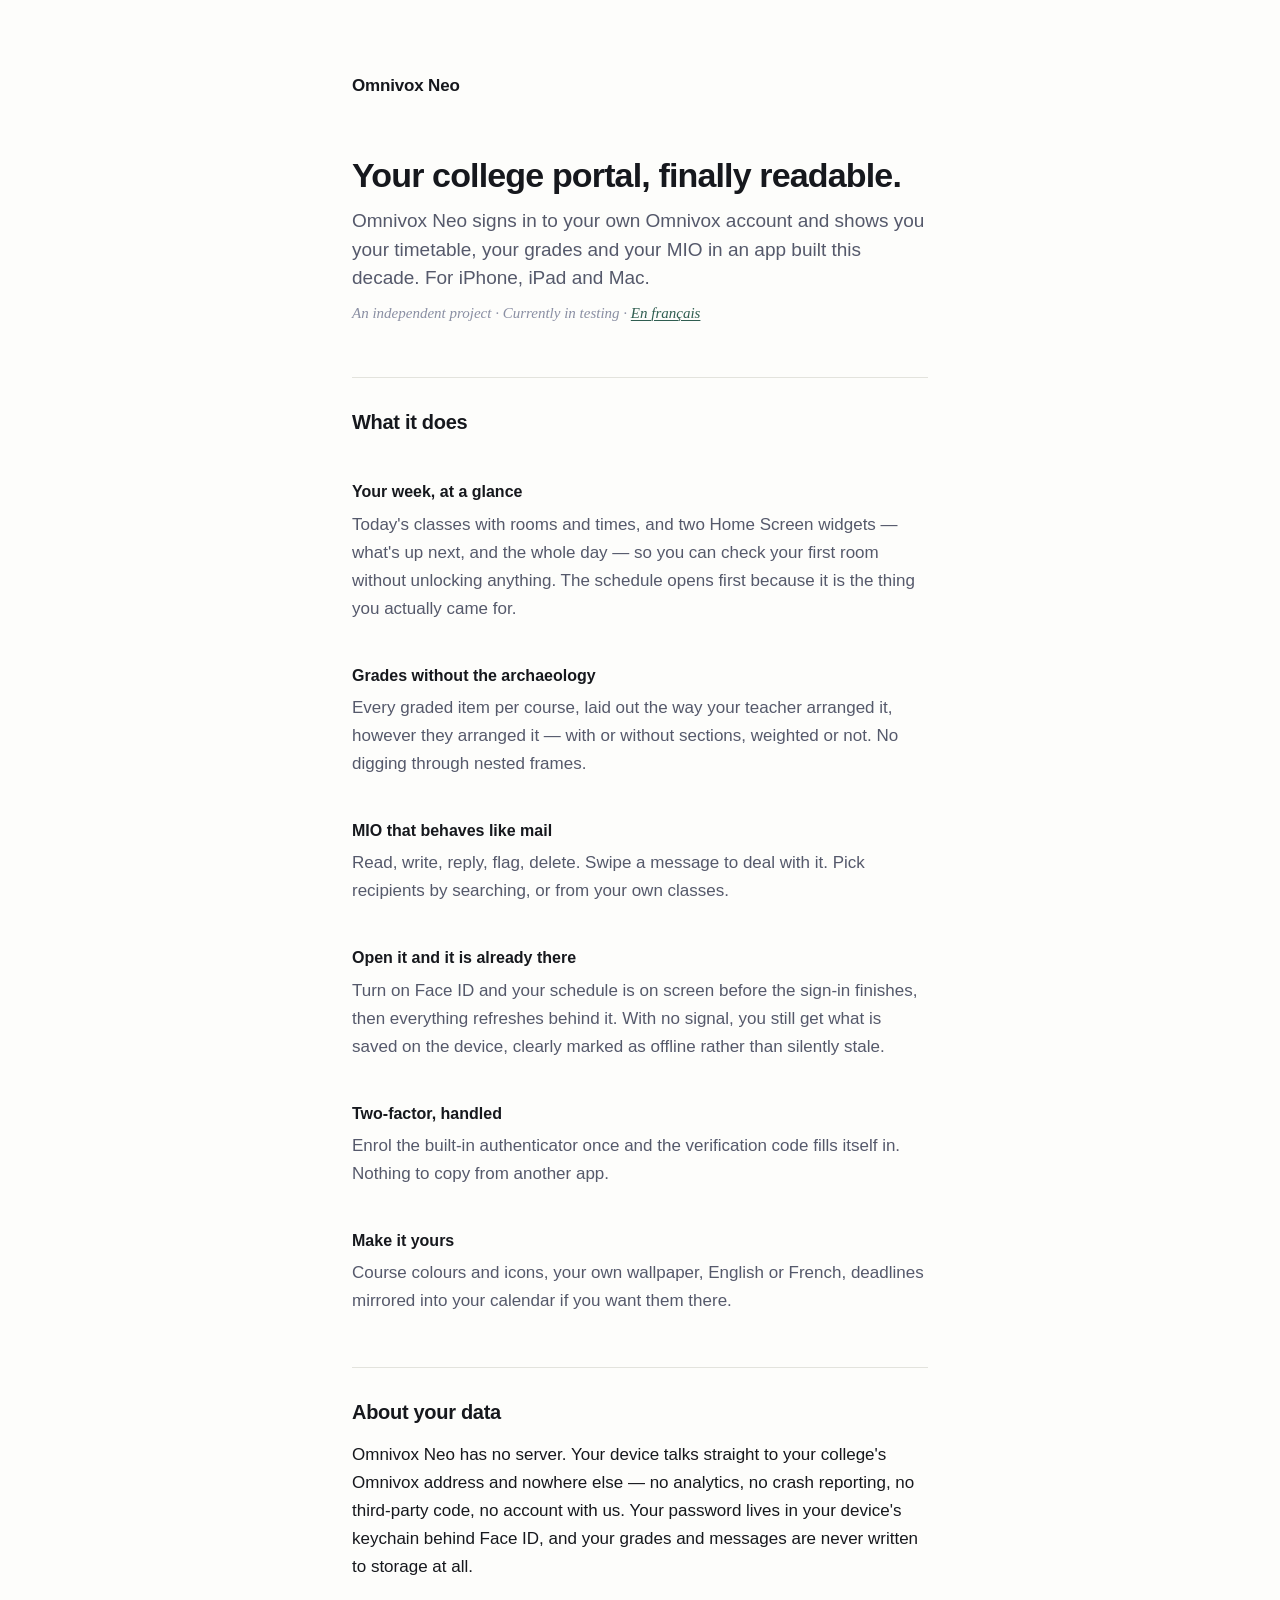
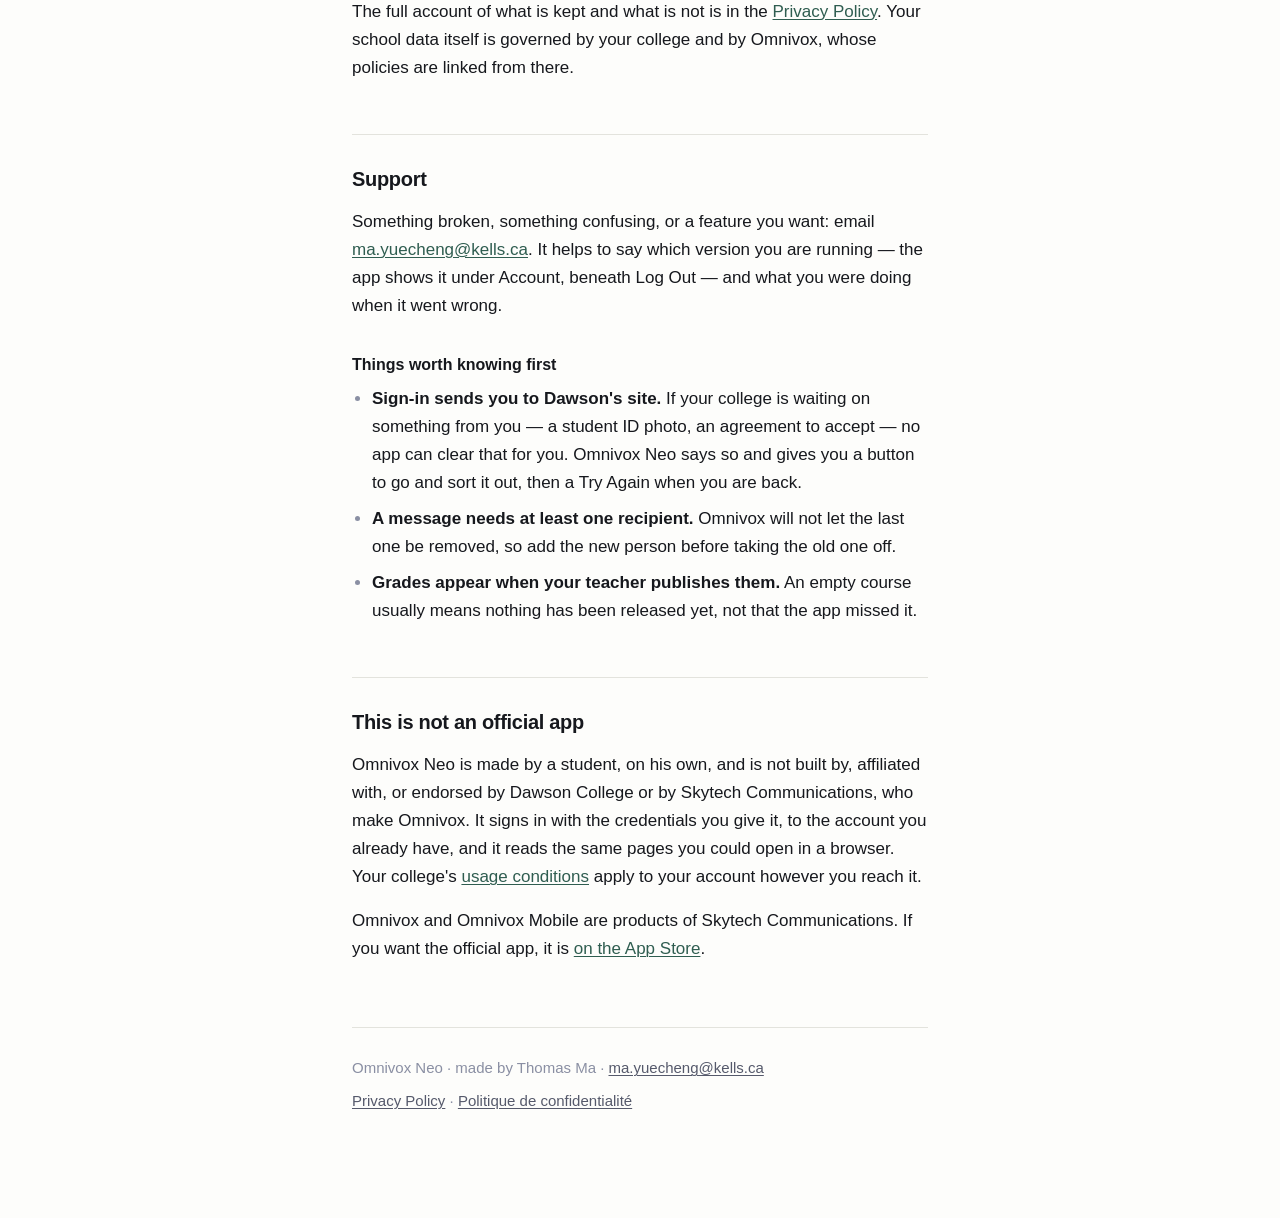
==== docs/index.html @ 291f72c8 "omnivoxneo.tjokas.com" ====
<!DOCTYPE html>
<html lang="en">
<head>
<meta charset="utf-8">
<meta name="viewport" content="width=device-width, initial-scale=1">
<title>Omnivox Neo — your college portal, finally readable</title>
<meta name="description" content="Omnivox Neo is an independent iPhone, iPad and Mac app for your college's Omnivox portal. Your timetable on your Home Screen, your grades and your MIO in something built this decade.">
<meta name="robots" content="index, follow">
<link rel="stylesheet" href="style.css">
</head>
<body>

<header>
  <p class="wordmark">Omnivox&nbsp;Neo</p>
  <h1>Your college portal, finally readable.</h1>
  <p class="standfirst">Omnivox Neo signs in to your own Omnivox account and shows you your timetable, your grades and your MIO in an app built this decade. For iPhone, iPad and Mac.</p>
  <p class="stamp">An independent project · Currently in testing · <a href="confidentialite.html">En français</a></p>
</header>

<main>

<h2 id="what">What it does</h2>

<div class="feature">
  <h3>Your week, at a glance</h3>
  <p>Today's classes with rooms and times, and two Home Screen widgets — what's up next, and the whole day — so you can check your first room without unlocking anything. The schedule opens first because it is the thing you actually came for.</p>
</div>

<div class="feature">
  <h3>Grades without the archaeology</h3>
  <p>Every graded item per course, laid out the way your teacher arranged it, however they arranged it — with or without sections, weighted or not. No digging through nested frames.</p>
</div>

<div class="feature">
  <h3>MIO that behaves like mail</h3>
  <p>Read, write, reply, flag, delete. Swipe a message to deal with it. Pick recipients by searching, or from your own classes.</p>
</div>

<div class="feature">
  <h3>Open it and it is already there</h3>
  <p>Turn on Face ID and your schedule is on screen before the sign-in finishes, then everything refreshes behind it. With no signal, you still get what is saved on the device, clearly marked as offline rather than silently stale.</p>
</div>

<div class="feature">
  <h3>Two-factor, handled</h3>
  <p>Enrol the built-in authenticator once and the verification code fills itself in. Nothing to copy from another app.</p>
</div>

<div class="feature">
  <h3>Make it yours</h3>
  <p>Course colours and icons, your own wallpaper, English or French, deadlines mirrored into your calendar if you want them there.</p>
</div>

<h2 id="privacy">About your data</h2>

<p>Omnivox Neo has no server. Your device talks straight to your college's Omnivox address and nowhere else — no analytics, no crash reporting, no third-party code, no account with us. Your password lives in your device's keychain behind Face ID, and your grades and messages are never written to storage at all.</p>

<p>The full account of what is kept and what is not is in the <a href="privacy.html">Privacy Policy</a>. Your school data itself is governed by your college and by Omnivox, whose policies are linked from there.</p>

<h2 id="support">Support</h2>

<p>Something broken, something confusing, or a feature you want: email <a href="mailto:ma.yuecheng@kells.ca">ma.yuecheng@kells.ca</a>. It helps to say which version you are running — the app shows it under Account, beneath Log Out — and what you were doing when it went wrong.</p>

<h3>Things worth knowing first</h3>

<ul>
  <li><strong>Sign-in sends you to Dawson's site.</strong> If your college is waiting on something from you — a student ID photo, an agreement to accept — no app can clear that for you. Omnivox Neo says so and gives you a button to go and sort it out, then a Try Again when you are back.</li>
  <li><strong>A message needs at least one recipient.</strong> Omnivox will not let the last one be removed, so add the new person before taking the old one off.</li>
  <li><strong>Grades appear when your teacher publishes them.</strong> An empty course usually means nothing has been released yet, not that the app missed it.</li>
</ul>

<h2 id="independent">This is not an official app</h2>

<p>Omnivox Neo is made by a student, on his own, and is not built by, affiliated with, or endorsed by Dawson College or by Skytech Communications, who make Omnivox. It signs in with the credentials you give it, to the account you already have, and it reads the same pages you could open in a browser. Your college's <a href="https://dawsoncollege.omnivox.ca/intr/Module/Information/Conditions.aspx" rel="noopener">usage conditions</a> apply to your account however you reach it.</p>

<p>Omnivox and Omnivox Mobile are products of Skytech Communications. If you want the official app, it is <a href="https://apps.apple.com/us/app/omnivox-mobile/id721913649" rel="noopener">on the App Store</a>.</p>

</main>

<footer>
  <p>Omnivox Neo · made by Thomas Ma · <a href="mailto:ma.yuecheng@kells.ca">ma.yuecheng@kells.ca</a></p>
  <p><a href="privacy.html">Privacy Policy</a> · <a href="confidentialite.html">Politique de confidentialité</a></p>
</footer>

</body>
</html>
---- docs/style.css ----
/* Omnivox Neo — pages for the App Store listing.
 *
 * Everything here is served from the same origin as the page that loads it.
 * No webfont service, no analytics, no embedded anything: a privacy policy
 * that phones a third party to render itself is not telling the truth. The
 * system font stack is the whole typography budget.
 */

:root {
  --ink: #16181d;
  --ink-soft: #55596b;
  --ink-faint: #8a8fa3;
  --paper: #fdfdfb;
  --rule: #e3e3dd;
  --accent: #2f5d50;
  --panel: #f4f4f0;
  --measure: 36rem;
}

@media (prefers-color-scheme: dark) {
  :root {
    --ink: #eceef2;
    --ink-soft: #a7abba;
    --ink-faint: #767b8c;
    --paper: #14161a;
    --rule: #2a2d35;
    --accent: #7fc0ab;
    --panel: #1c1f25;
  }
}

* { box-sizing: border-box; }

html { -webkit-text-size-adjust: 100%; }

body {
  margin: 0;
  padding: 0 1.5rem 6rem;
  background: var(--paper);
  color: var(--ink);
  font: 400 1.0625rem/1.65 -apple-system, BlinkMacSystemFont, "Segoe UI", Roboto,
        "Helvetica Neue", Arial, sans-serif;
  text-rendering: optimizeLegibility;
}

main, header, footer { max-width: var(--measure); margin: 0 auto; }

/* --- masthead --- */

header { padding: 4.5rem 0 0; }

.wordmark {
  font-size: 1.0625rem;
  font-weight: 600;
  letter-spacing: -0.01em;
  margin: 0 0 3.5rem;
}

.wordmark a { color: var(--ink); text-decoration: none; }

h1 {
  font-size: 2.125rem;
  line-height: 1.15;
  letter-spacing: -0.025em;
  font-weight: 650;
  margin: 0 0 0.75rem;
}

.standfirst {
  font-size: 1.1875rem;
  line-height: 1.5;
  color: var(--ink-soft);
  margin: 0 0 0.5rem;
}

/* State said in type rather than in a coloured dot or a pill. */
.stamp {
  font-family: ui-serif, Georgia, "Times New Roman", serif;
  font-style: italic;
  font-size: 0.9375rem;
  color: var(--ink-faint);
  margin: 0;
}

/* --- body copy --- */

h2 {
  font-size: 1.25rem;
  letter-spacing: -0.015em;
  font-weight: 650;
  margin: 3.25rem 0 0.75rem;
  padding-top: 1.75rem;
  border-top: 1px solid var(--rule);
}

h3 {
  font-size: 1rem;
  font-weight: 650;
  margin: 2rem 0 0.4rem;
}

p { margin: 0 0 1rem; }

a { color: var(--accent); text-decoration-thickness: 1px; text-underline-offset: 2px; }

strong { font-weight: 650; }

ul { margin: 0 0 1rem; padding-left: 1.25rem; }

li { margin-bottom: 0.5rem; }

li::marker { color: var(--ink-faint); }

.lede { font-size: 1.0625rem; }

.aside {
  background: var(--panel);
  border-radius: 0.75rem;
  padding: 1.25rem 1.375rem;
  margin: 1.5rem 0;
}

.aside p:last-child { margin-bottom: 0; }

.aside h3 { margin-top: 0; }

/* --- the inventory table --- */

.inventory { margin: 1.5rem 0 2rem; }

.row {
  border-top: 1px solid var(--rule);
  padding: 1.125rem 0;
}

.row:last-child { border-bottom: 1px solid var(--rule); }

.row dt {
  font-weight: 650;
  font-size: 1rem;
  margin-bottom: 0.25rem;
}

.row dd {
  margin: 0;
  color: var(--ink-soft);
  font-size: 0.9875rem;
}

.row dd + dd { margin-top: 0.3rem; }

.row .where {
  font-family: ui-serif, Georgia, "Times New Roman", serif;
  font-style: italic;
  color: var(--ink-faint);
}

/* --- never list --- */

.nevers { list-style: none; padding: 0; }

.nevers li {
  padding-left: 1.5rem;
  position: relative;
  margin-bottom: 0.6rem;
}

.nevers li::before {
  content: "—";
  position: absolute;
  left: 0;
  color: var(--ink-faint);
}

/* --- links out --- */

.outbound { list-style: none; padding: 0; margin: 1.25rem 0 2rem; }

.outbound li {
  border-top: 1px solid var(--rule);
  padding: 0.9rem 0;
  margin: 0;
}

.outbound li:last-child { border-bottom: 1px solid var(--rule); }

.outbound a { font-weight: 600; display: block; margin-bottom: 0.15rem; }

.outbound span { color: var(--ink-soft); font-size: 0.9375rem; }

/* --- footer --- */

footer {
  margin-top: 4rem;
  padding-top: 1.75rem;
  border-top: 1px solid var(--rule);
  color: var(--ink-faint);
  font-size: 0.9375rem;
}

footer p { margin: 0 0 0.5rem; }

footer a { color: var(--ink-soft); }

/* --- landing page extras --- */

.feature {
  margin: 2.5rem 0;
}

.feature h3 { margin-bottom: 0.3rem; }

.feature p { color: var(--ink-soft); margin-bottom: 0; }

@media (max-width: 30rem) {
  header { padding-top: 3rem; }
  h1 { font-size: 1.75rem; }
  .standfirst { font-size: 1.0625rem; }
}
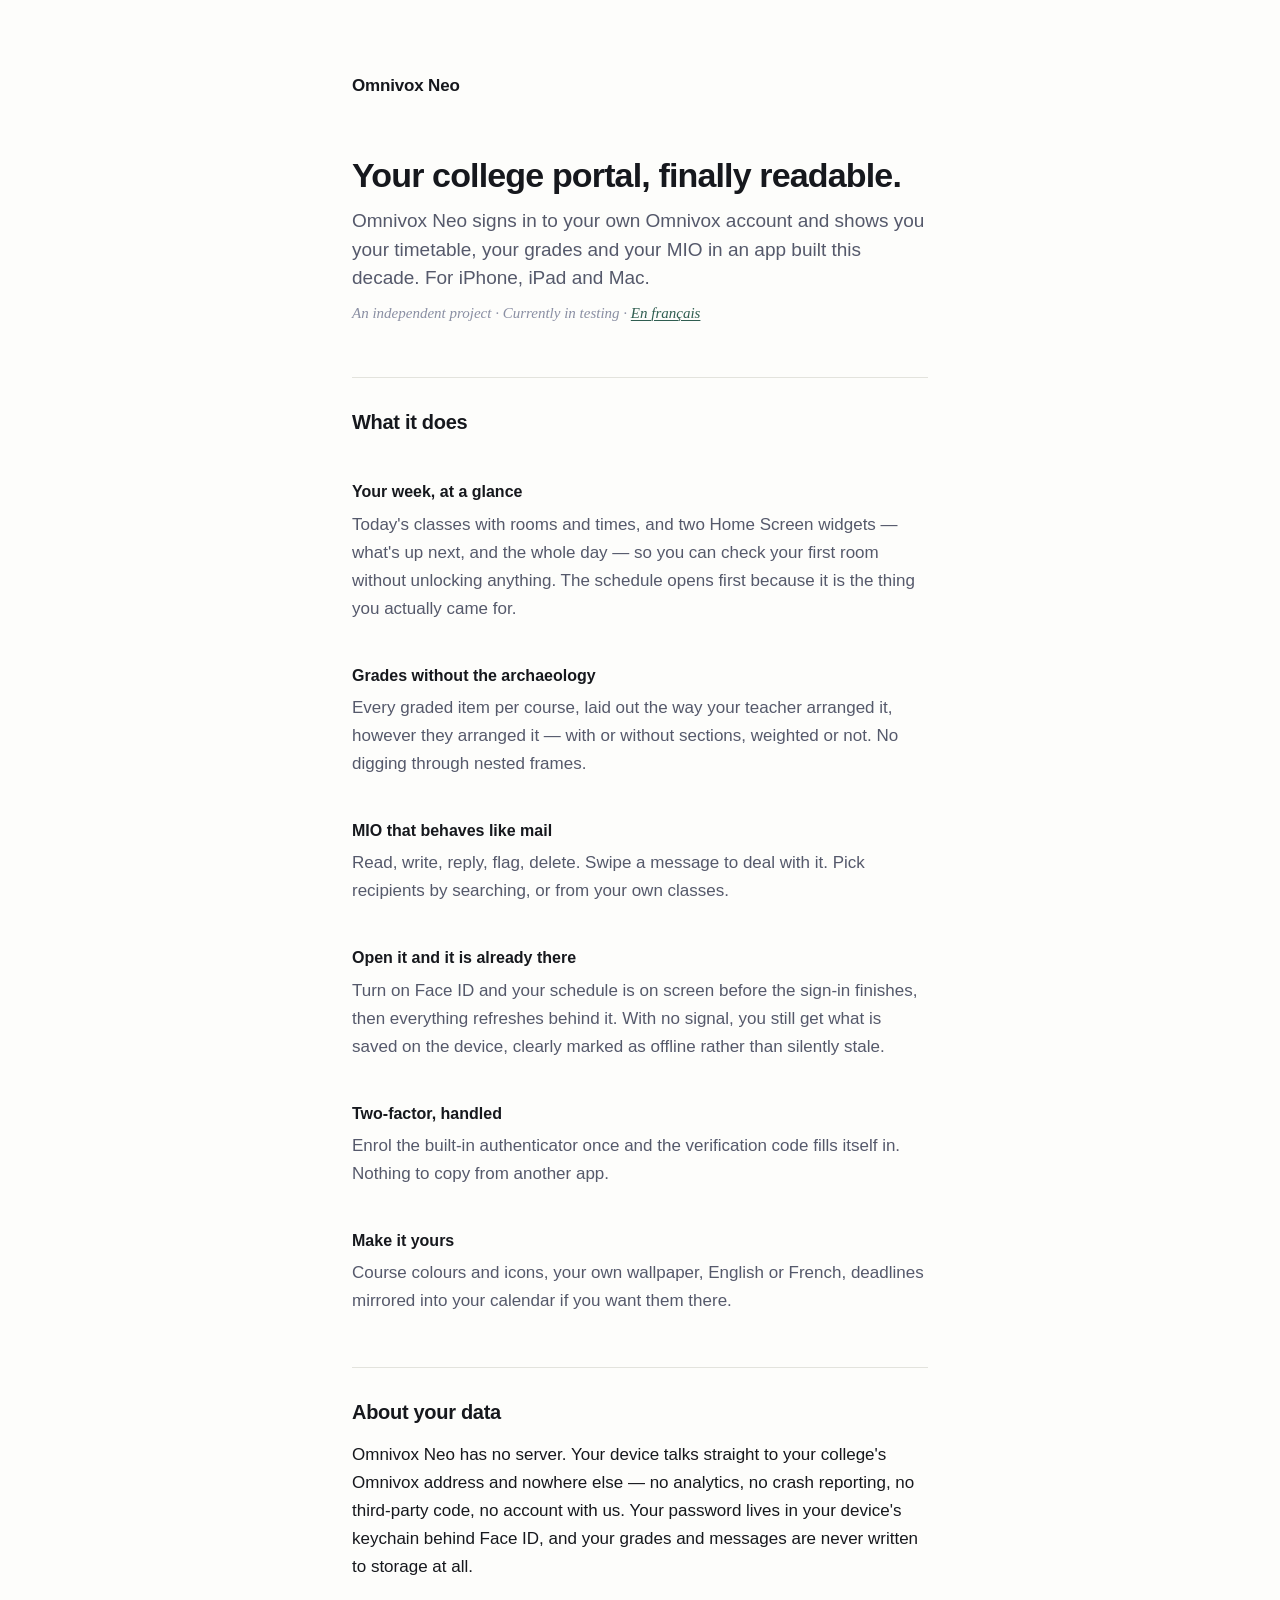
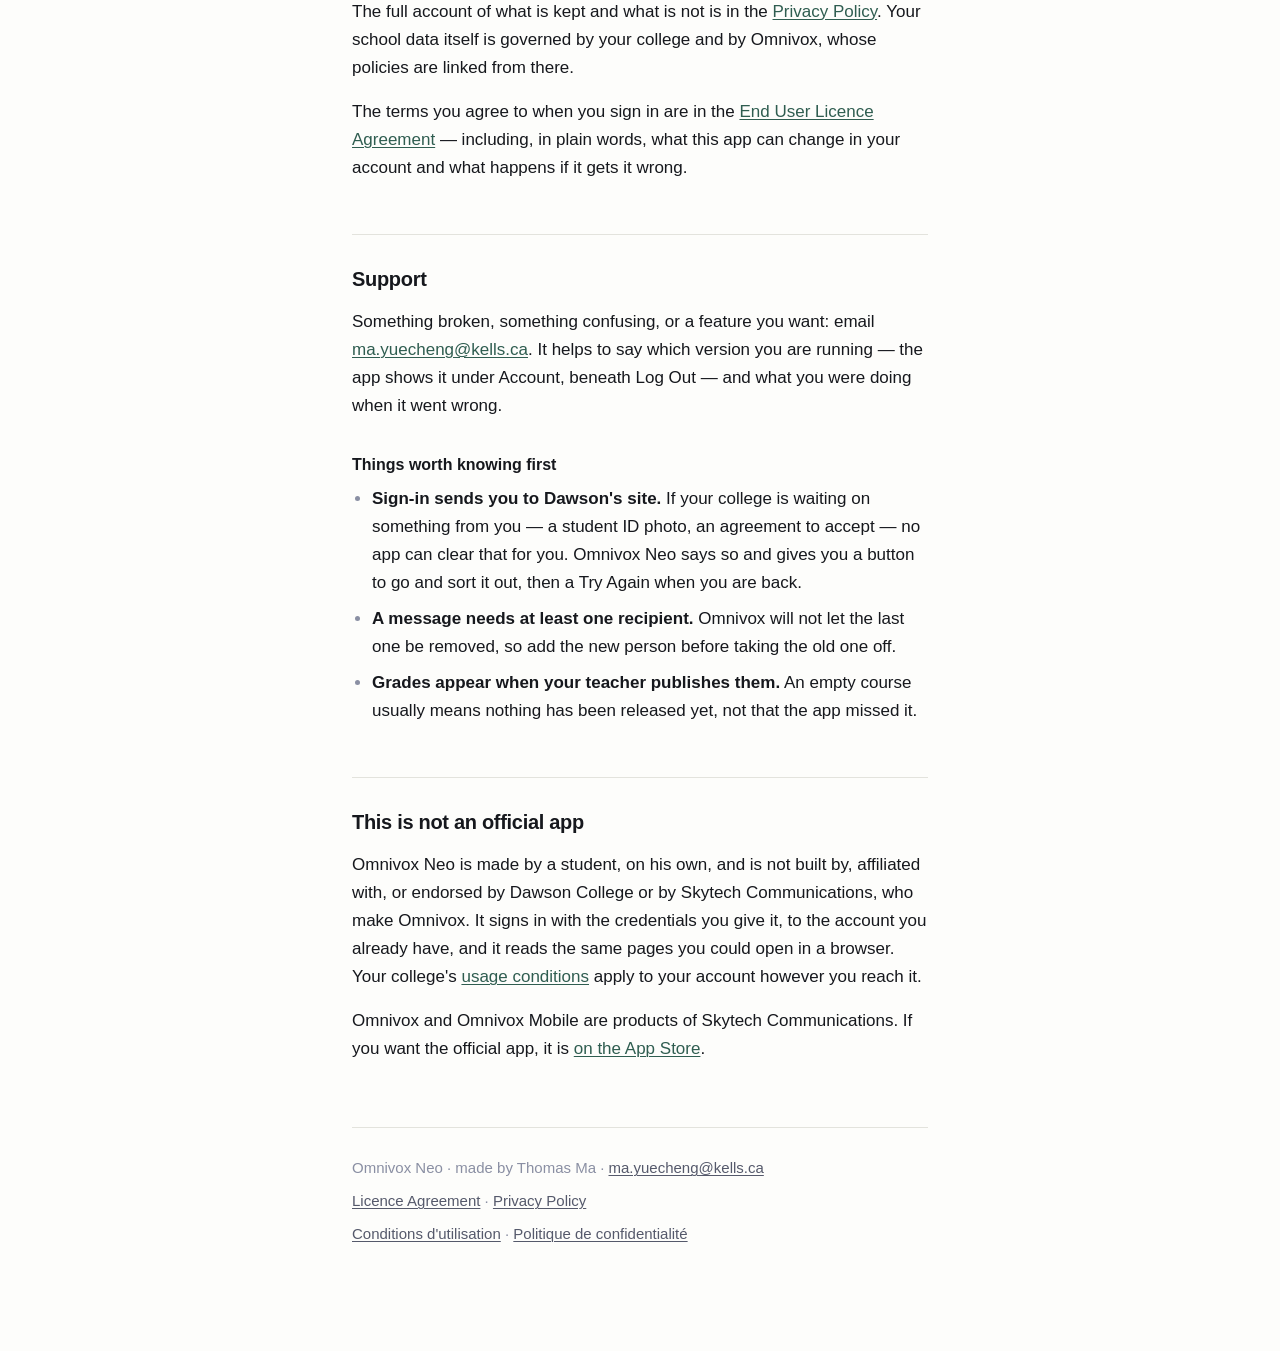
==== commit 7f1be2db: "Say what this app adds, and bind what those additions may become The licence already said the app do" ====
--- a/docs/index.html
+++ b/docs/index.html
@@ -57,6 +57,8 @@
 
 <p>The full account of what is kept and what is not is in the <a href="privacy.html">Privacy Policy</a>. Your school data itself is governed by your college and by Omnivox, whose policies are linked from there.</p>
 
+<p>The terms you agree to when you sign in are in the <a href="terms.html">End User Licence Agreement</a> — including, in plain words, what this app can change in your account and what happens if it gets it wrong.</p>
+
 <h2 id="support">Support</h2>
 
 <p>Something broken, something confusing, or a feature you want: email <a href="mailto:ma.yuecheng@kells.ca">ma.yuecheng@kells.ca</a>. It helps to say which version you are running — the app shows it under Account, beneath Log Out — and what you were doing when it went wrong.</p>
@@ -79,7 +81,8 @@
 
 <footer>
   <p>Omnivox Neo · made by Thomas Ma · <a href="mailto:ma.yuecheng@kells.ca">ma.yuecheng@kells.ca</a></p>
-  <p><a href="privacy.html">Privacy Policy</a> · <a href="confidentialite.html">Politique de confidentialité</a></p>
+  <p><a href="terms.html">Licence Agreement</a> · <a href="privacy.html">Privacy Policy</a></p>
+  <p><a href="conditions.html">Conditions d'utilisation</a> · <a href="confidentialite.html">Politique de confidentialité</a></p>
 </footer>
 
 </body>
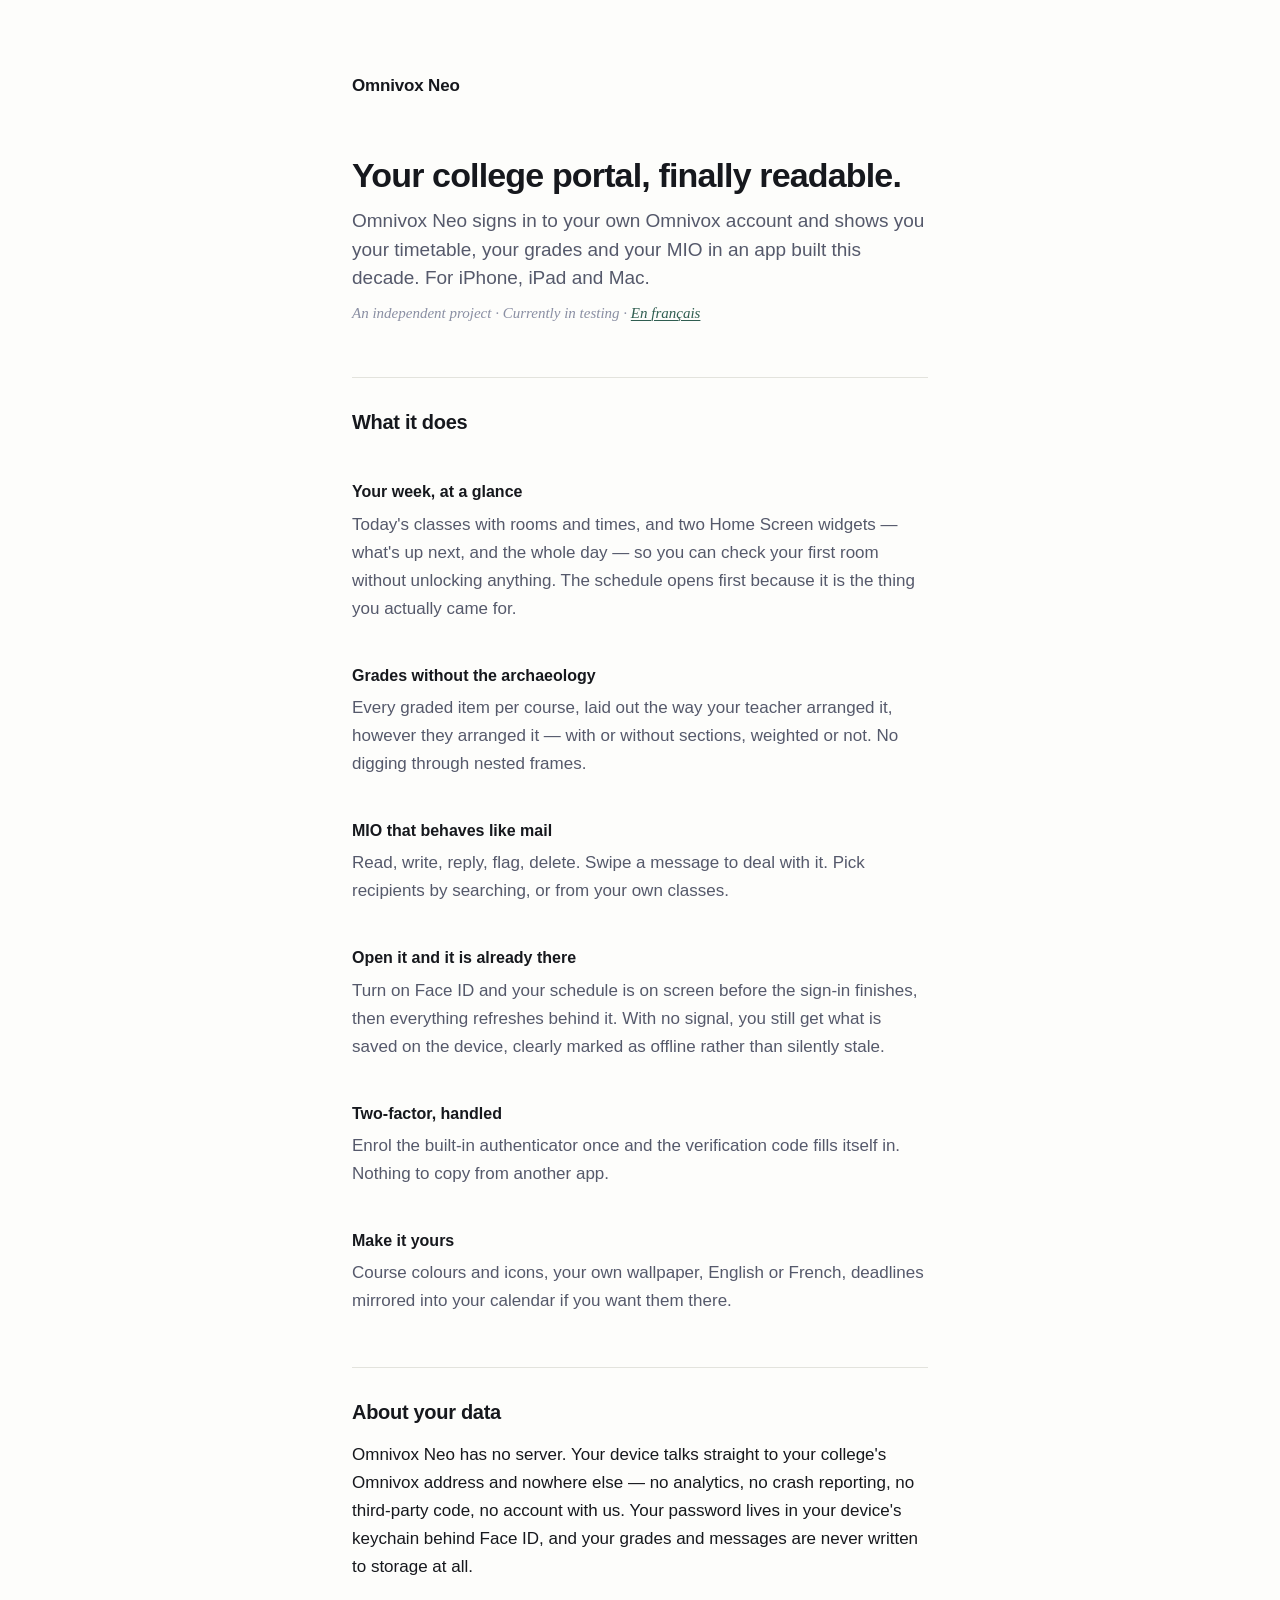
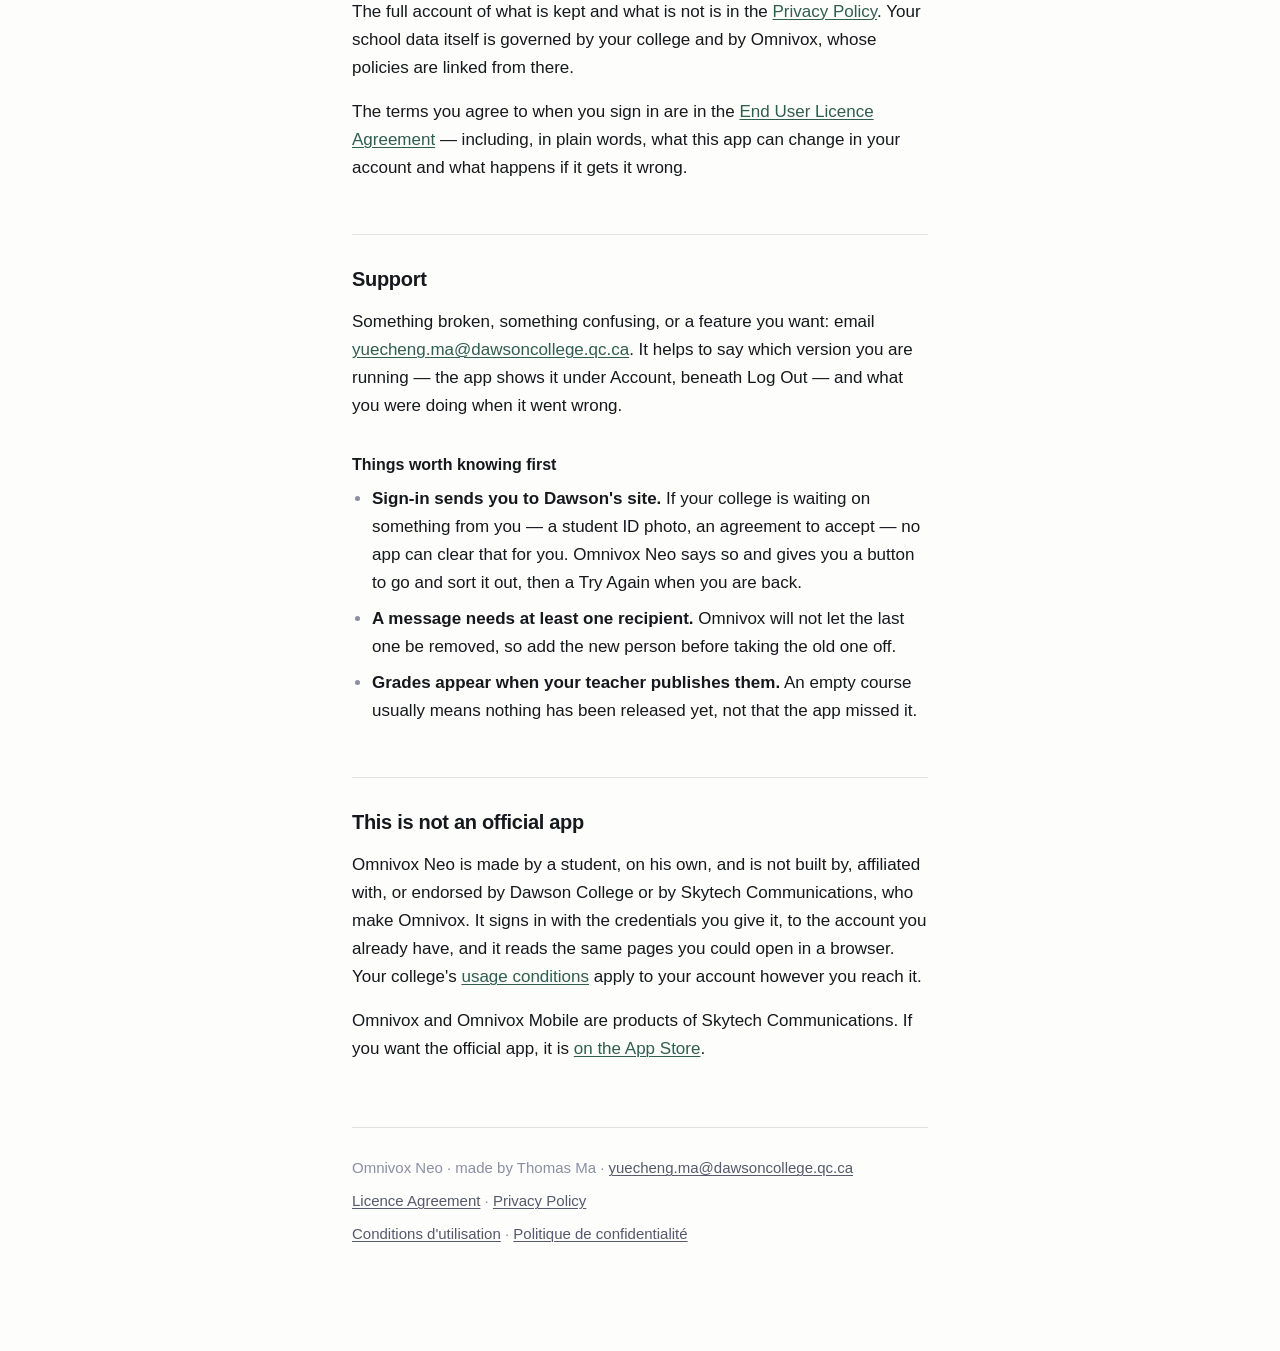
==== commit 1cf80576: "Use the Dawson address as the contact everywhere Every published document, both languages, the copie" ====
--- a/docs/index.html
+++ b/docs/index.html
@@ -61,7 +61,7 @@
 
 <h2 id="support">Support</h2>
 
-<p>Something broken, something confusing, or a feature you want: email <a href="mailto:ma.yuecheng@kells.ca">ma.yuecheng@kells.ca</a>. It helps to say which version you are running — the app shows it under Account, beneath Log Out — and what you were doing when it went wrong.</p>
+<p>Something broken, something confusing, or a feature you want: email <a href="mailto:yuecheng.ma@dawsoncollege.qc.ca">yuecheng.ma@dawsoncollege.qc.ca</a>. It helps to say which version you are running — the app shows it under Account, beneath Log Out — and what you were doing when it went wrong.</p>
 
 <h3>Things worth knowing first</h3>
 
@@ -80,7 +80,7 @@
 </main>
 
 <footer>
-  <p>Omnivox Neo · made by Thomas Ma · <a href="mailto:ma.yuecheng@kells.ca">ma.yuecheng@kells.ca</a></p>
+  <p>Omnivox Neo · made by Thomas Ma · <a href="mailto:yuecheng.ma@dawsoncollege.qc.ca">yuecheng.ma@dawsoncollege.qc.ca</a></p>
   <p><a href="terms.html">Licence Agreement</a> · <a href="privacy.html">Privacy Policy</a></p>
   <p><a href="conditions.html">Conditions d'utilisation</a> · <a href="confidentialite.html">Politique de confidentialité</a></p>
 </footer>
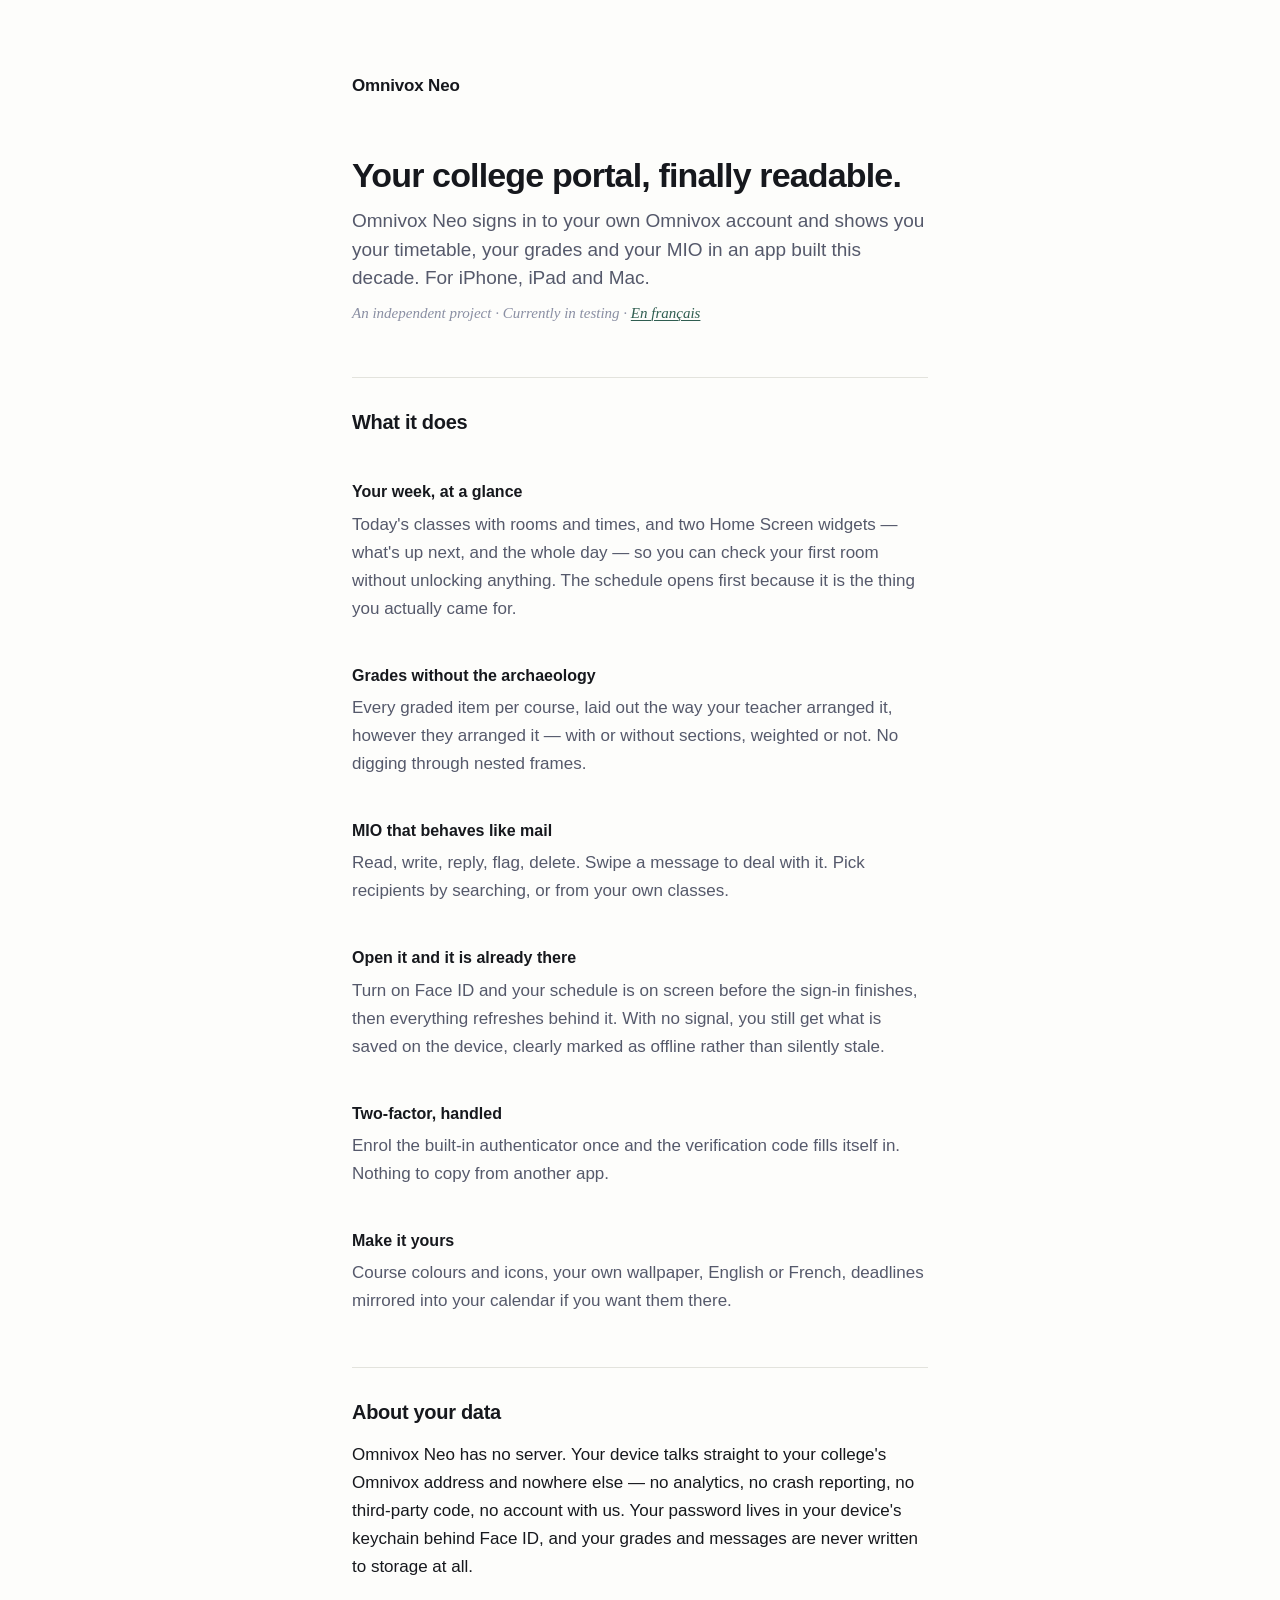
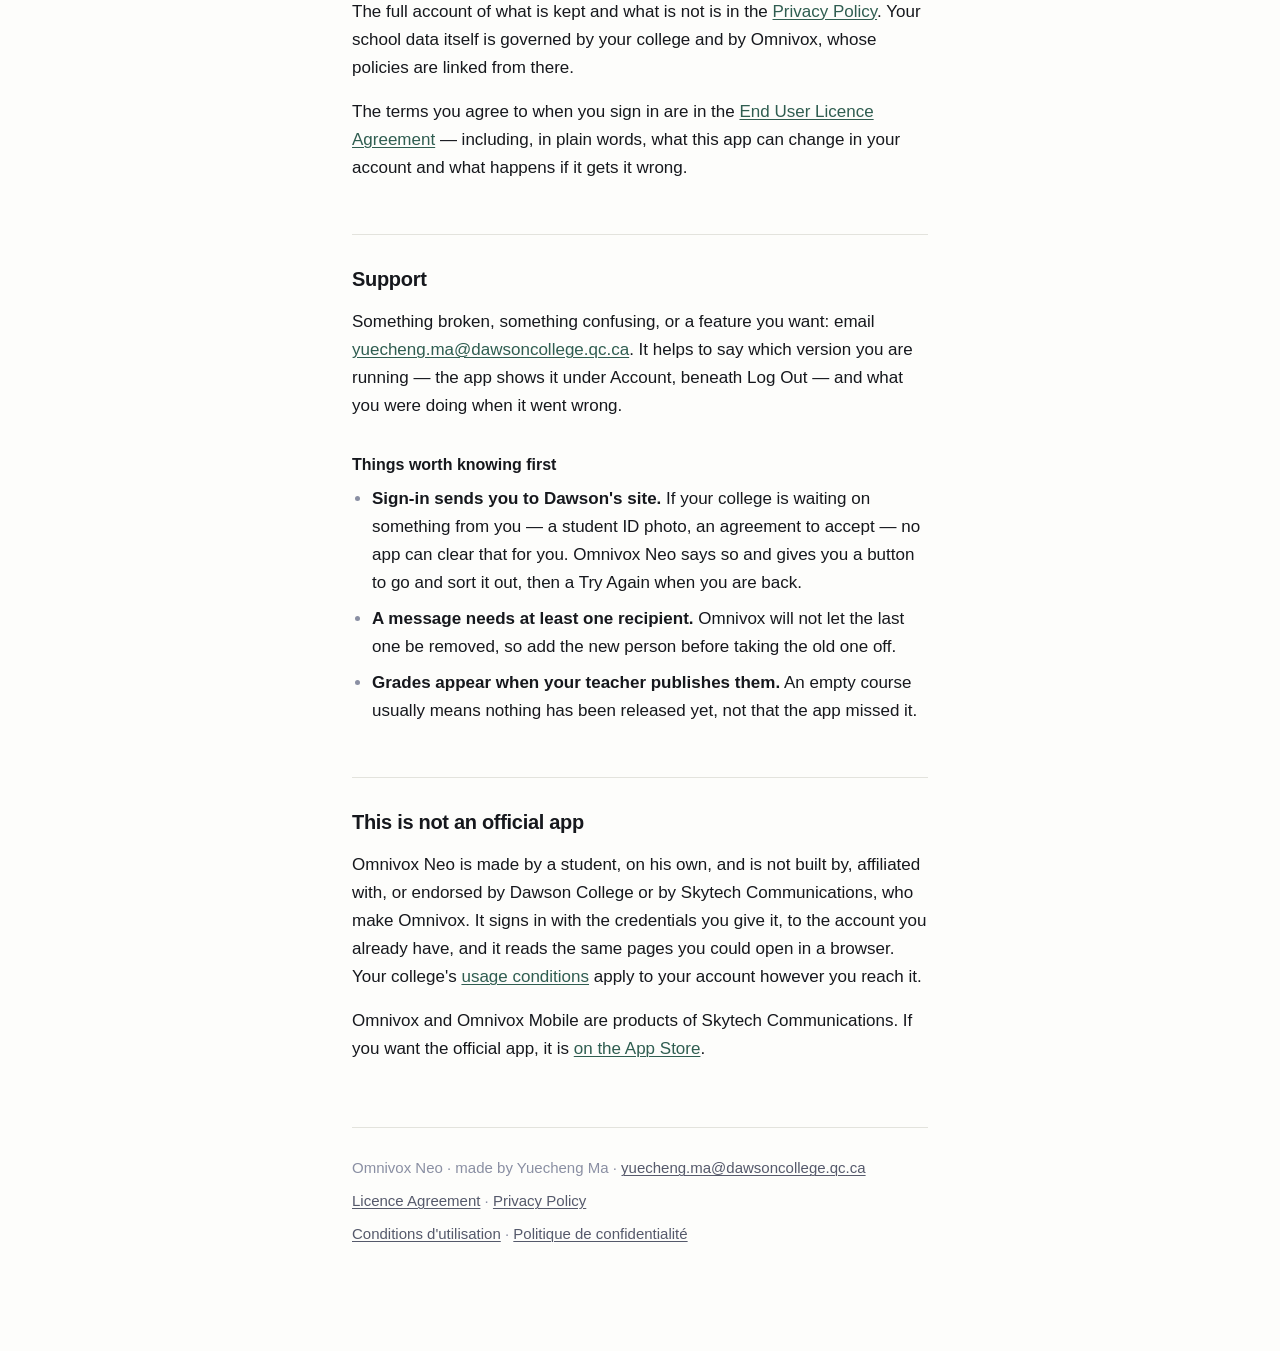
==== commit 7ef24682: "Name the developer legally, and drop the unit number Yuecheng Ma rather than Thomas Ma throughout th" ====
--- a/docs/index.html
+++ b/docs/index.html
@@ -80,7 +80,7 @@
 </main>
 
 <footer>
-  <p>Omnivox Neo · made by Thomas Ma · <a href="mailto:yuecheng.ma@dawsoncollege.qc.ca">yuecheng.ma@dawsoncollege.qc.ca</a></p>
+  <p>Omnivox Neo · made by Yuecheng Ma · <a href="mailto:yuecheng.ma@dawsoncollege.qc.ca">yuecheng.ma@dawsoncollege.qc.ca</a></p>
   <p><a href="terms.html">Licence Agreement</a> · <a href="privacy.html">Privacy Policy</a></p>
   <p><a href="conditions.html">Conditions d'utilisation</a> · <a href="confidentialite.html">Politique de confidentialité</a></p>
 </footer>
